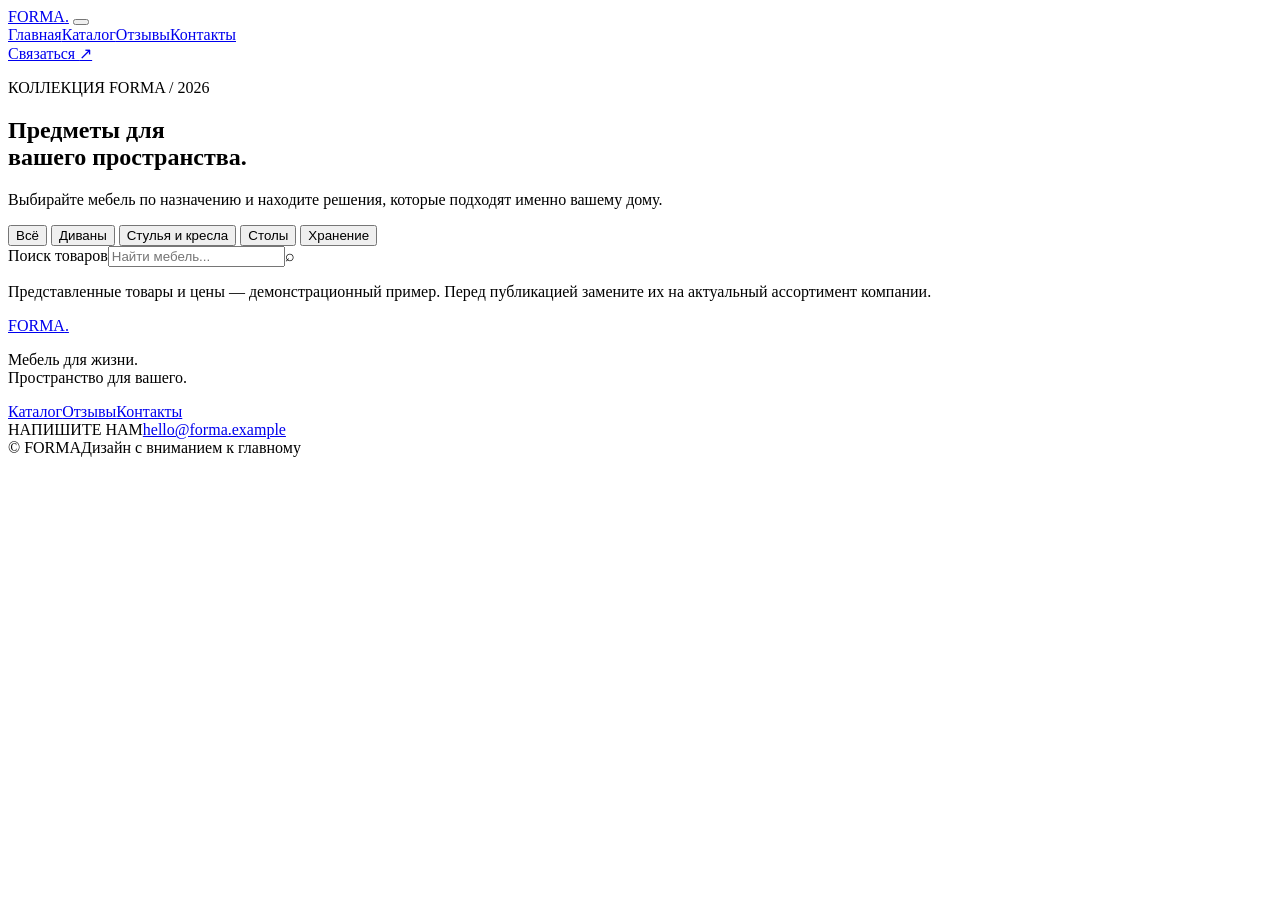
==== catalog.html @ 347db9b2 "Pages + README" ====
<!DOCTYPE html>
<html lang="ru">
<head>
  <meta charset="UTF-8">
  <meta name="viewport" content="width=device-width, initial-scale=1.0">
  <meta name="description" content="Каталог мебели FORMA: диваны, кресла, столы и системы хранения.">
  <title>Каталог — FORMA</title>
  <link rel="preconnect" href="https://fonts.googleapis.com">
  <link rel="preconnect" href="https://fonts.gstatic.com" crossorigin>
  <link href="https://fonts.googleapis.com/css2?family=Manrope:wght@400;500;600;700;800&display=swap" rel="stylesheet">
  <link rel="stylesheet" href="css/style.css">
  <script src="js/script.js" defer></script>
</head>
<body>
  <header class="site-header">
    <div class="container header-inner">
      <a class="logo" href="index.html" aria-label="FORMA — главная">FORMA<span>.</span></a>
      <button class="menu-toggle" type="button" aria-label="Открыть меню" aria-expanded="false"><span></span><span></span></button>
      <nav class="main-nav" aria-label="Главная навигация">
        <a href="index.html">Главная</a><a href="catalog.html" aria-current="page">Каталог</a><a href="reviews.html">Отзывы</a><a href="contacts.html">Контакты</a>
      </nav>
      <a class="header-link" href="contacts.html">Связаться <span aria-hidden="true">↗</span></a>
    </div>
  </header>

  <main>
    <section class="page-hero">
      <div class="container">
        <p class="eyebrow">КОЛЛЕКЦИЯ FORMA / 2026</p>
        <h1 class="page-title">Предметы для<br><span>вашего пространства.</span></h1>
        <p class="page-lead">Выбирайте мебель по назначению и находите решения, которые подходят именно вашему дому.</p>
      </div>
    </section>

    <section class="catalog-section section-space">
      <div class="container">
        <div class="catalog-toolbar">
          <div class="filter-list" role="group" aria-label="Фильтр по категориям">
            <button class="filter-button is-active" type="button" data-filter="all">Всё</button>
            <button class="filter-button" type="button" data-filter="sofas">Диваны</button>
            <button class="filter-button" type="button" data-filter="chairs">Стулья и кресла</button>
            <button class="filter-button" type="button" data-filter="tables">Столы</button>
            <button class="filter-button" type="button" data-filter="storage">Хранение</button>
          </div>
          <label class="search-box"><span class="visually-hidden">Поиск товаров</span><input id="product-search" type="search" placeholder="Найти мебель..."><span aria-hidden="true">⌕</span></label>
        </div>

        <div class="product-grid" id="product-grid" aria-live="polite"></div>
        <p class="empty-state" id="empty-state" hidden>По вашему запросу ничего не найдено. Попробуйте изменить поиск.</p>
        <p class="catalog-note">Представленные товары и цены — демонстрационный пример. Перед публикацией замените их на актуальный ассортимент компании.</p>
      </div>
    </section>
  </main>

  <footer class="site-footer">
    <div class="container footer-main">
      <a class="logo logo-light" href="index.html">FORMA<span>.</span></a>
      <p>Мебель для жизни.<br>Пространство для вашего.</p>
      <div class="footer-nav"><a href="catalog.html">Каталог</a><a href="reviews.html">Отзывы</a><a href="contacts.html">Контакты</a></div>
      <div class="footer-contact"><span>НАПИШИТЕ НАМ</span><a href="mailto:hello@forma.example">hello@forma.example</a></div>
    </div>
    <div class="container footer-bottom"><span>© <span data-year></span> FORMA</span><span>Дизайн с вниманием к главному</span></div>
  </footer>
</body>
</html>
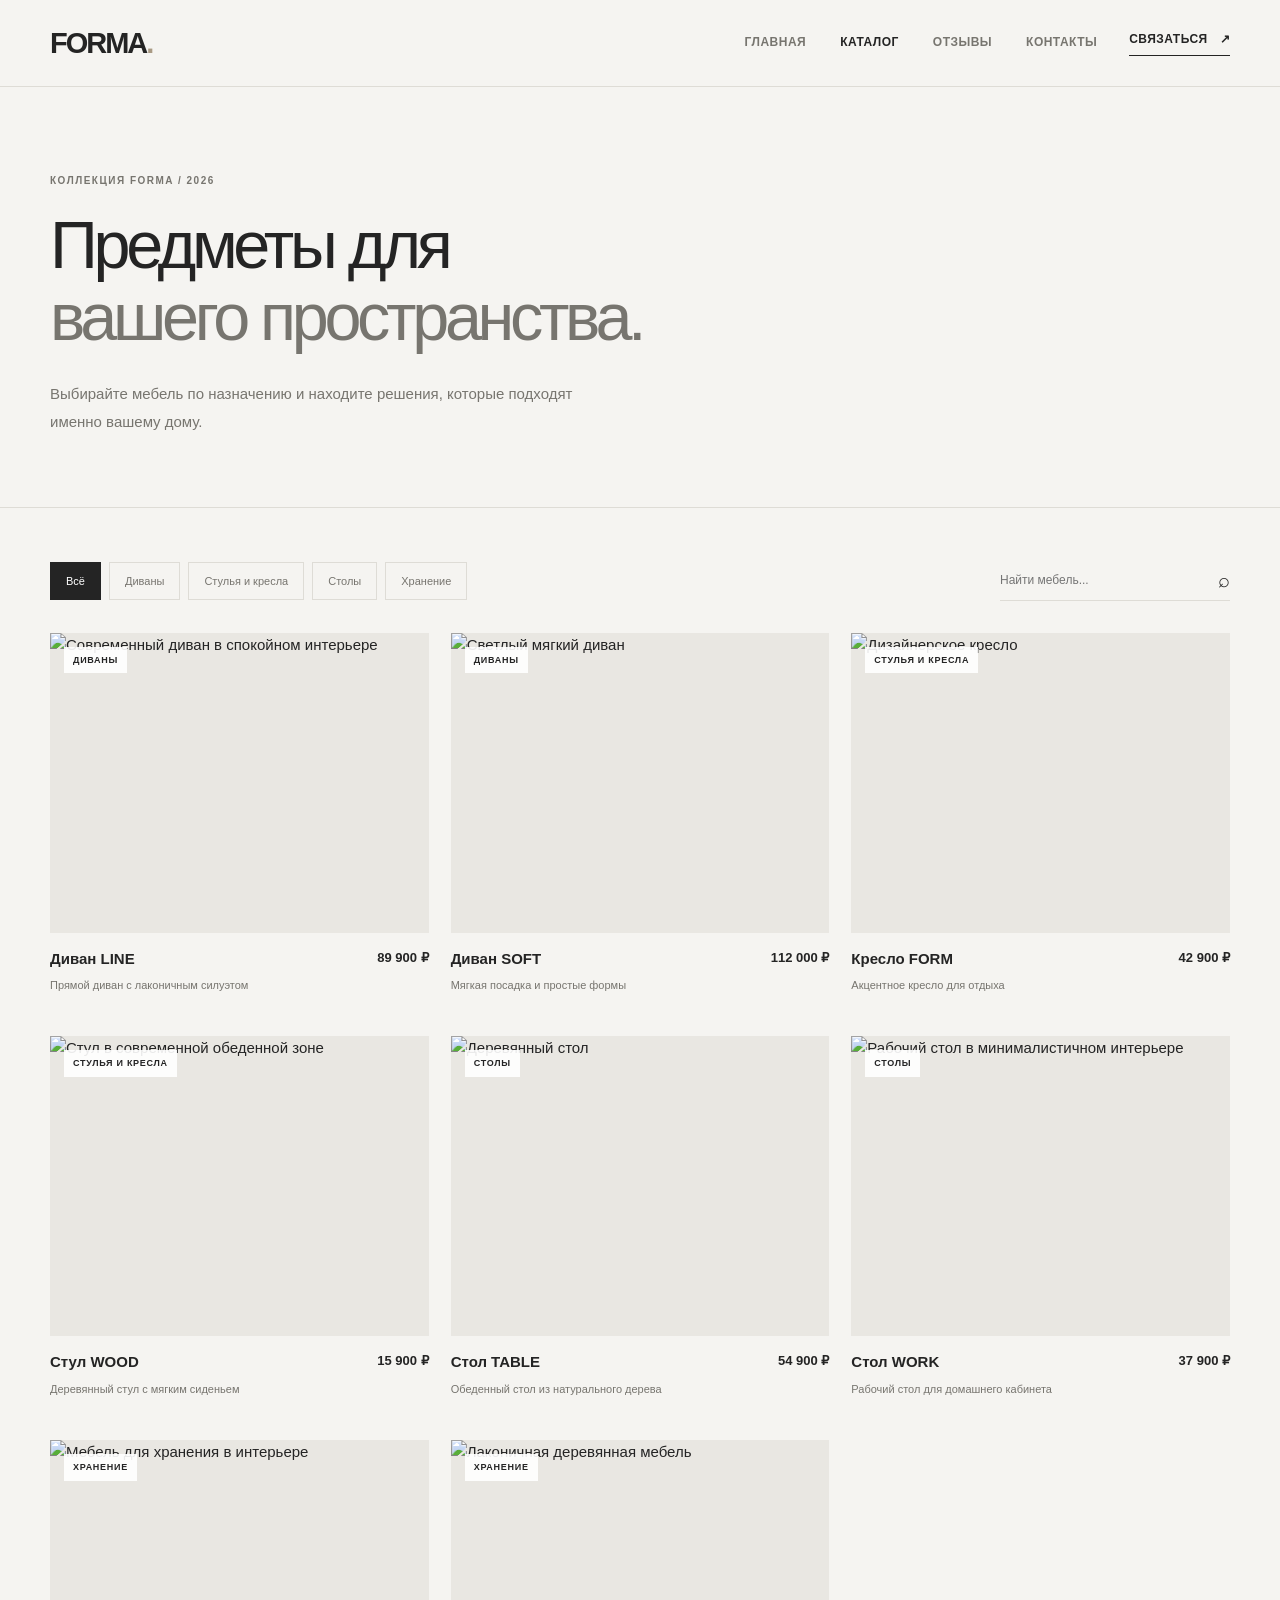
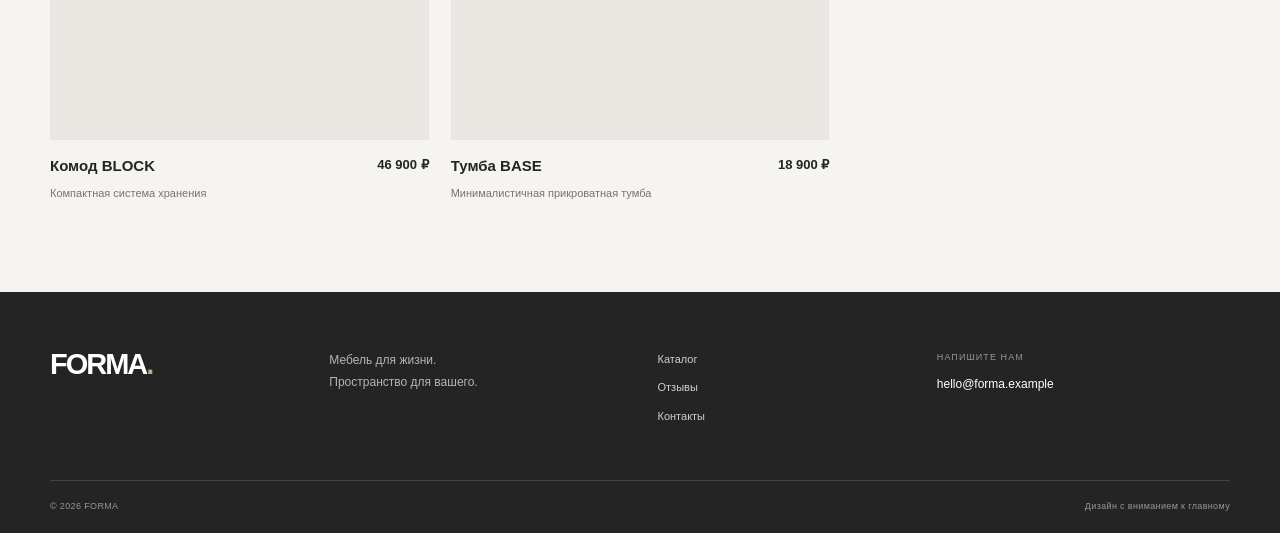
==== commit 34e29e4f: "Update catalog.html" ====
--- a/catalog.html
+++ b/catalog.html
@@ -47,7 +47,6 @@
 
         <div class="product-grid" id="product-grid" aria-live="polite"></div>
         <p class="empty-state" id="empty-state" hidden>По вашему запросу ничего не найдено. Попробуйте изменить поиск.</p>
-        <p class="catalog-note">Представленные товары и цены — демонстрационный пример. Перед публикацией замените их на актуальный ассортимент компании.</p>
       </div>
     </section>
   </main>
--- a/css/style.css
+++ b/css/style.css
@@ -0,0 +1,325 @@
+/* FORMA — единые стили для всех страниц */
+
+:root {
+  --color-bg: #f5f4f1;
+  --color-paper: #ffffff;
+  --color-text: #242424;
+  --color-muted: #77756f;
+  --color-line: #dedcd6;
+  --color-dark: #242424;
+  --color-accent: #a99a84;
+  --container: 1180px;
+}
+
+* { box-sizing: border-box; }
+
+html { scroll-behavior: smooth; }
+
+body {
+  margin: 0;
+  background: var(--color-bg);
+  color: var(--color-text);
+  font-family: "Manrope", Arial, sans-serif;
+  font-size: 15px;
+  line-height: 1.65;
+}
+
+img { display: block; max-width: 100%; }
+
+a { color: inherit; text-decoration: none; }
+
+button, input, textarea { font: inherit; }
+
+button, a { -webkit-tap-highlight-color: transparent; }
+
+.container {
+  width: min(var(--container), calc(100% - 64px));
+  margin-inline: auto;
+}
+
+.site-header {
+  position: relative;
+  z-index: 10;
+  background: var(--color-bg);
+  border-bottom: 1px solid var(--color-line);
+}
+
+.header-inner {
+  min-height: 86px;
+  display: flex;
+  align-items: center;
+  justify-content: space-between;
+  gap: 32px;
+}
+
+.logo {
+  font-size: 29px;
+  line-height: 1;
+  font-weight: 800;
+  letter-spacing: -2px;
+}
+
+.logo span { color: var(--color-accent); }
+
+.main-nav {
+  display: flex;
+  align-items: center;
+  gap: 34px;
+  margin-left: auto;
+}
+
+.main-nav a, .header-link {
+  font-size: 12px;
+  font-weight: 700;
+  letter-spacing: .04em;
+  text-transform: uppercase;
+}
+
+.main-nav a {
+  color: var(--color-muted);
+  transition: color .2s ease;
+}
+
+.main-nav a:hover, .main-nav a[aria-current="page"] { color: var(--color-text); }
+
+.header-link { border-bottom: 1px solid var(--color-text); padding-bottom: 5px; }
+.header-link span { margin-left: 8px; }
+
+.menu-toggle { display: none; }
+
+.hero { padding: 66px 0 82px; }
+
+.hero-grid {
+  display: grid;
+  grid-template-columns: .88fr 1.12fr;
+  align-items: center;
+  gap: 64px;
+}
+
+.eyebrow {
+  margin: 0 0 20px;
+  color: var(--color-muted);
+  font-size: 10px;
+  font-weight: 800;
+  letter-spacing: .15em;
+  line-height: 1.5;
+}
+
+.hero h1, .page-title {
+  margin: 0;
+  font-size: clamp(42px, 5.2vw, 70px);
+  line-height: 1.08;
+  font-weight: 500;
+  letter-spacing: -.065em;
+}
+
+.hero h1 span, .page-title span, .section-heading span { color: var(--color-muted); }
+
+.lead, .page-lead {
+  max-width: 470px;
+  margin: 26px 0 0;
+  color: var(--color-muted);
+  font-size: 15px;
+  line-height: 1.9;
+}
+
+.hero-actions { display: flex; align-items: center; gap: 28px; margin-top: 34px; }
+
+.button {
+  display: inline-flex;
+  min-height: 52px;
+  align-items: center;
+  justify-content: center;
+  gap: 24px;
+  padding: 0 22px;
+  border: 1px solid transparent;
+  font-size: 11px;
+  font-weight: 800;
+  letter-spacing: .08em;
+  text-transform: uppercase;
+  cursor: pointer;
+  transition: background .2s ease, color .2s ease;
+}
+
+.button-dark { background: var(--color-dark); color: #fff; }
+.button-dark:hover { background: #4a4946; }
+.button-light { background: #fff; color: var(--color-dark); }
+.button-light:hover { background: #e8e6e1; }
+
+.text-link {
+  display: inline-flex;
+  align-items: center;
+  gap: 12px;
+  padding-bottom: 4px;
+  border-bottom: 1px solid var(--color-line);
+  font-size: 12px;
+  font-weight: 700;
+}
+
+.hero-note {
+  display: flex;
+  align-items: center;
+  gap: 12px;
+  margin-top: 66px;
+  color: var(--color-muted);
+  font-size: 11px;
+}
+
+.note-line { width: 35px; height: 1px; background: var(--color-accent); }
+
+.hero-image-wrap { min-width: 0; }
+.hero-image { width: 100%; height: 560px; object-fit: cover; }
+.image-caption { display: flex; justify-content: space-between; padding-top: 12px; color: var(--color-muted); font-size: 10px; letter-spacing: .08em; text-transform: uppercase; }
+
+.section-space { padding: 90px 0; }
+
+.intro-section { background: var(--color-paper); }
+.intro-grid { display: grid; grid-template-columns: .55fr 1.45fr; gap: 50px; }
+.section-heading { margin: 0; font-size: clamp(34px, 4vw, 54px); line-height: 1.15; font-weight: 500; letter-spacing: -.055em; }
+.intro-bottom { display: flex; justify-content: space-between; align-items: end; gap: 45px; margin-top: 35px; }
+.intro-bottom p { max-width: 510px; margin: 0; color: var(--color-muted); line-height: 1.9; }
+.intro-bottom .text-link { flex: 0 0 auto; }
+
+.section-topline { display: flex; justify-content: space-between; align-items: end; gap: 30px; margin-bottom: 34px; }
+.section-topline .eyebrow { margin-bottom: 14px; }
+
+.category-grid { display: grid; grid-template-columns: repeat(3, 1fr); gap: 22px; }
+.category-card { display: block; min-width: 0; }
+.category-card img { width: 100%; height: 310px; object-fit: cover; transition: opacity .25s ease; }
+.category-card:hover img { opacity: .88; }
+.category-card > div { display: grid; grid-template-columns: 35px 1fr auto; align-items: center; gap: 10px; padding-top: 16px; }
+.category-card > div > span:first-child { color: var(--color-muted); font-size: 10px; }
+.category-card h3 { margin: 0; font-size: 16px; font-weight: 600; }
+.category-arrow { font-size: 18px; }
+
+.statement-section { padding: 88px 0; background: #292927; color: #fff; }
+.statement-inner { text-align: center; }
+.statement-inner .eyebrow { color: #aaa8a2; }
+.statement-inner h2 { margin: 0 auto 32px; font-size: clamp(34px, 4.4vw, 58px); line-height: 1.2; font-weight: 500; letter-spacing: -.05em; }
+.statement-inner h2 span { color: #aaa8a2; }
+
+.values-section { background: var(--color-paper); }
+.values-grid { display: grid; grid-template-columns: repeat(3, 1fr); gap: 40px; margin-top: 40px; }
+.value-item { border-top: 1px solid var(--color-line); padding-top: 18px; }
+.value-item > span { color: var(--color-muted); font-size: 11px; }
+.value-item h3 { margin: 25px 0 10px; font-size: 17px; font-weight: 600; }
+.value-item p { max-width: 290px; margin: 0; color: var(--color-muted); font-size: 13px; line-height: 1.8; }
+
+.page-hero { padding: 86px 0 70px; border-bottom: 1px solid var(--color-line); }
+.page-hero .eyebrow { margin-bottom: 22px; }
+.page-lead { max-width: 560px; }
+
+.catalog-section { padding-top: 54px; }
+.catalog-toolbar { display: flex; justify-content: space-between; align-items: center; gap: 24px; margin-bottom: 32px; }
+.filter-list { display: flex; flex-wrap: wrap; gap: 8px; }
+.filter-button { padding: 9px 15px; border: 1px solid var(--color-line); background: transparent; color: var(--color-muted); font-size: 11px; cursor: pointer; }
+.filter-button:hover, .filter-button.is-active { background: var(--color-dark); border-color: var(--color-dark); color: #fff; }
+.search-box { display: flex; align-items: center; gap: 10px; width: 230px; border-bottom: 1px solid var(--color-line); }
+.search-box input { width: 100%; padding: 9px 0; border: 0; outline: 0; background: transparent; font-size: 12px; }
+.search-box span { font-size: 20px; }
+.product-grid { display: grid; grid-template-columns: repeat(3, 1fr); gap: 42px 22px; }
+.product-card { min-width: 0; }
+.product-image-wrap { position: relative; overflow: hidden; background: #e9e7e2; }
+.product-image { width: 100%; height: 300px; object-fit: cover; transition: transform .35s ease; }
+.product-card:hover .product-image { transform: scale(1.035); }
+.product-category { position: absolute; top: 14px; left: 14px; padding: 6px 9px; background: rgba(255,255,255,.9); color: var(--color-text); font-size: 9px; font-weight: 700; letter-spacing: .08em; text-transform: uppercase; }
+.product-info { display: flex; justify-content: space-between; align-items: start; gap: 12px; padding-top: 14px; }
+.product-info h3 { margin: 0; font-size: 15px; font-weight: 600; }
+.product-info p { margin: 5px 0 0; color: var(--color-muted); font-size: 11px; }
+.product-price { white-space: nowrap; font-size: 13px; font-weight: 700; }
+.empty-state { padding: 45px 0; color: var(--color-muted); text-align: center; }
+.catalog-note { margin: 36px 0 0; color: var(--color-muted); font-size: 11px; line-height: 1.7; }
+
+.reviews-section { padding-top: 58px; }
+.reviews-grid { display: grid; grid-template-columns: repeat(3, 1fr); gap: 20px; }
+.review-card { display: flex; flex-direction: column; min-height: 330px; padding: 26px; background: var(--color-paper); }
+.review-top { display: flex; justify-content: space-between; align-items: center; gap: 10px; }
+.review-stars { color: #8d806d; letter-spacing: .12em; font-size: 13px; }
+.review-date { color: var(--color-muted); font-size: 8px; letter-spacing: .08em; }
+.review-card blockquote { flex: 1; margin: 34px 0; font-size: 16px; line-height: 1.8; }
+.review-author { display: flex; align-items: center; gap: 12px; border-top: 1px solid var(--color-line); padding-top: 17px; }
+.author-mark { display: grid; width: 36px; height: 36px; place-items: center; background: #e9e6df; border-radius: 50%; font-weight: 700; }
+.review-author div { display: grid; gap: 2px; }
+.review-author strong { font-size: 12px; }
+.review-author div span { color: var(--color-muted); font-size: 10px; }
+
+.contacts-section { background: var(--color-paper); }
+.contacts-grid { display: grid; grid-template-columns: .8fr 1.2fr; gap: 100px; }
+.contact-details { display: grid; align-content: start; gap: 34px; }
+.contact-item { border-bottom: 1px solid var(--color-line); padding-bottom: 20px; }
+.contact-item .eyebrow { margin-bottom: 8px; }
+.contact-item a, .contact-item p { margin: 0; font-size: 17px; font-weight: 600; }
+.contact-form-wrap h2 { margin: 0 0 25px; font-size: 30px; font-weight: 500; letter-spacing: -.04em; }
+.contact-form { display: grid; gap: 18px; }
+.contact-form label { display: grid; gap: 8px; font-size: 11px; font-weight: 700; }
+.contact-form input, .contact-form textarea { width: 100%; padding: 13px 0; border: 0; border-bottom: 1px solid var(--color-line); border-radius: 0; outline: 0; background: transparent; font-size: 13px; resize: vertical; }
+.contact-form input:focus, .contact-form textarea:focus { border-color: var(--color-text); }
+.contact-form .button { justify-self: start; }
+.form-note, .form-status { margin: 0; color: var(--color-muted); font-size: 10px; line-height: 1.7; }
+.form-status { color: var(--color-text); }
+
+.site-footer { padding: 58px 0 20px; background: #242424; color: #fff; }
+.footer-main { display: grid; grid-template-columns: 1fr 1.2fr 1fr 1.2fr; gap: 35px; padding-bottom: 55px; }
+.logo-light { align-self: start; }
+.logo-light span { color: #b7a991; }
+.footer-main > p { margin: 0; color: #b7b5b0; font-size: 12px; line-height: 1.8; }
+.footer-nav { display: grid; gap: 10px; justify-items: start; }
+.footer-nav a { color: #d0cfca; font-size: 11px; }
+.footer-contact { display: grid; align-content: start; gap: 10px; }
+.footer-contact span { color: #999791; font-size: 9px; letter-spacing: .12em; }
+.footer-contact a { font-size: 12px; }
+.footer-bottom { display: flex; justify-content: space-between; gap: 20px; border-top: 1px solid #454545; padding-top: 18px; color: #999791; font-size: 9px; letter-spacing: .04em; }
+
+.visually-hidden { position: absolute; width: 1px; height: 1px; padding: 0; margin: -1px; overflow: hidden; clip: rect(0,0,0,0); white-space: nowrap; border: 0; }
+
+@media (max-width: 900px) {
+  .hero-grid { gap: 35px; }
+  .hero-image { height: 460px; }
+  .main-nav { gap: 18px; }
+  .contacts-grid { gap: 50px; }
+  .product-image { height: 250px; }
+}
+
+@media (max-width: 700px) {
+  .container { width: min(100% - 36px, var(--container)); }
+  .header-inner { min-height: 72px; gap: 15px; }
+  .logo { font-size: 26px; }
+  .menu-toggle { display: grid; gap: 6px; width: 38px; height: 38px; place-content: center; margin-left: auto; border: 0; background: transparent; cursor: pointer; }
+  .menu-toggle span { display: block; width: 22px; height: 1px; background: var(--color-text); }
+  .main-nav { display: none; position: absolute; top: 71px; left: 0; right: 0; padding: 20px 18px 24px; background: var(--color-bg); border-bottom: 1px solid var(--color-line); }
+  .main-nav.is-open { display: grid; gap: 18px; }
+  .header-link { display: none; }
+  .hero { padding: 45px 0 58px; }
+  .hero-grid { grid-template-columns: 1fr; gap: 35px; }
+  .hero h1, .page-title { font-size: clamp(40px, 12vw, 58px); }
+  .hero-image { height: 360px; }
+  .hero-note { margin-top: 38px; }
+  .section-space { padding: 62px 0; }
+  .intro-grid { grid-template-columns: 1fr; gap: 18px; }
+  .intro-bottom { display: grid; gap: 22px; margin-top: 24px; }
+  .section-topline { align-items: start; flex-direction: column; }
+  .category-grid, .values-grid, .reviews-grid { grid-template-columns: 1fr; }
+  .category-card img { height: 280px; }
+  .values-grid { gap: 28px; }
+  .statement-section { padding: 65px 0; }
+  .page-hero { padding: 60px 0 50px; }
+  .catalog-toolbar { align-items: stretch; flex-direction: column; }
+  .filter-list { gap: 6px; }
+  .filter-button { padding: 8px 10px; }
+  .search-box { width: 100%; }
+  .product-grid { grid-template-columns: repeat(2, minmax(0, 1fr)); gap: 28px 12px; }
+  .product-image { height: 210px; }
+  .product-info { display: grid; gap: 5px; }
+  .reviews-grid { gap: 14px; }
+  .review-card { min-height: 280px; }
+  .contacts-grid { grid-template-columns: 1fr; gap: 55px; }
+  .footer-main { grid-template-columns: 1fr 1fr; gap: 30px 20px; }
+}
+
+@media (max-width: 420px) {
+  .product-grid { grid-template-columns: 1fr; }
+  .product-image { height: 280px; }
+  .hero-actions { align-items: start; flex-direction: column; gap: 20px; }
+  .footer-main { grid-template-columns: 1fr; }
+  .footer-bottom { flex-direction: column; gap: 8px; }
+}
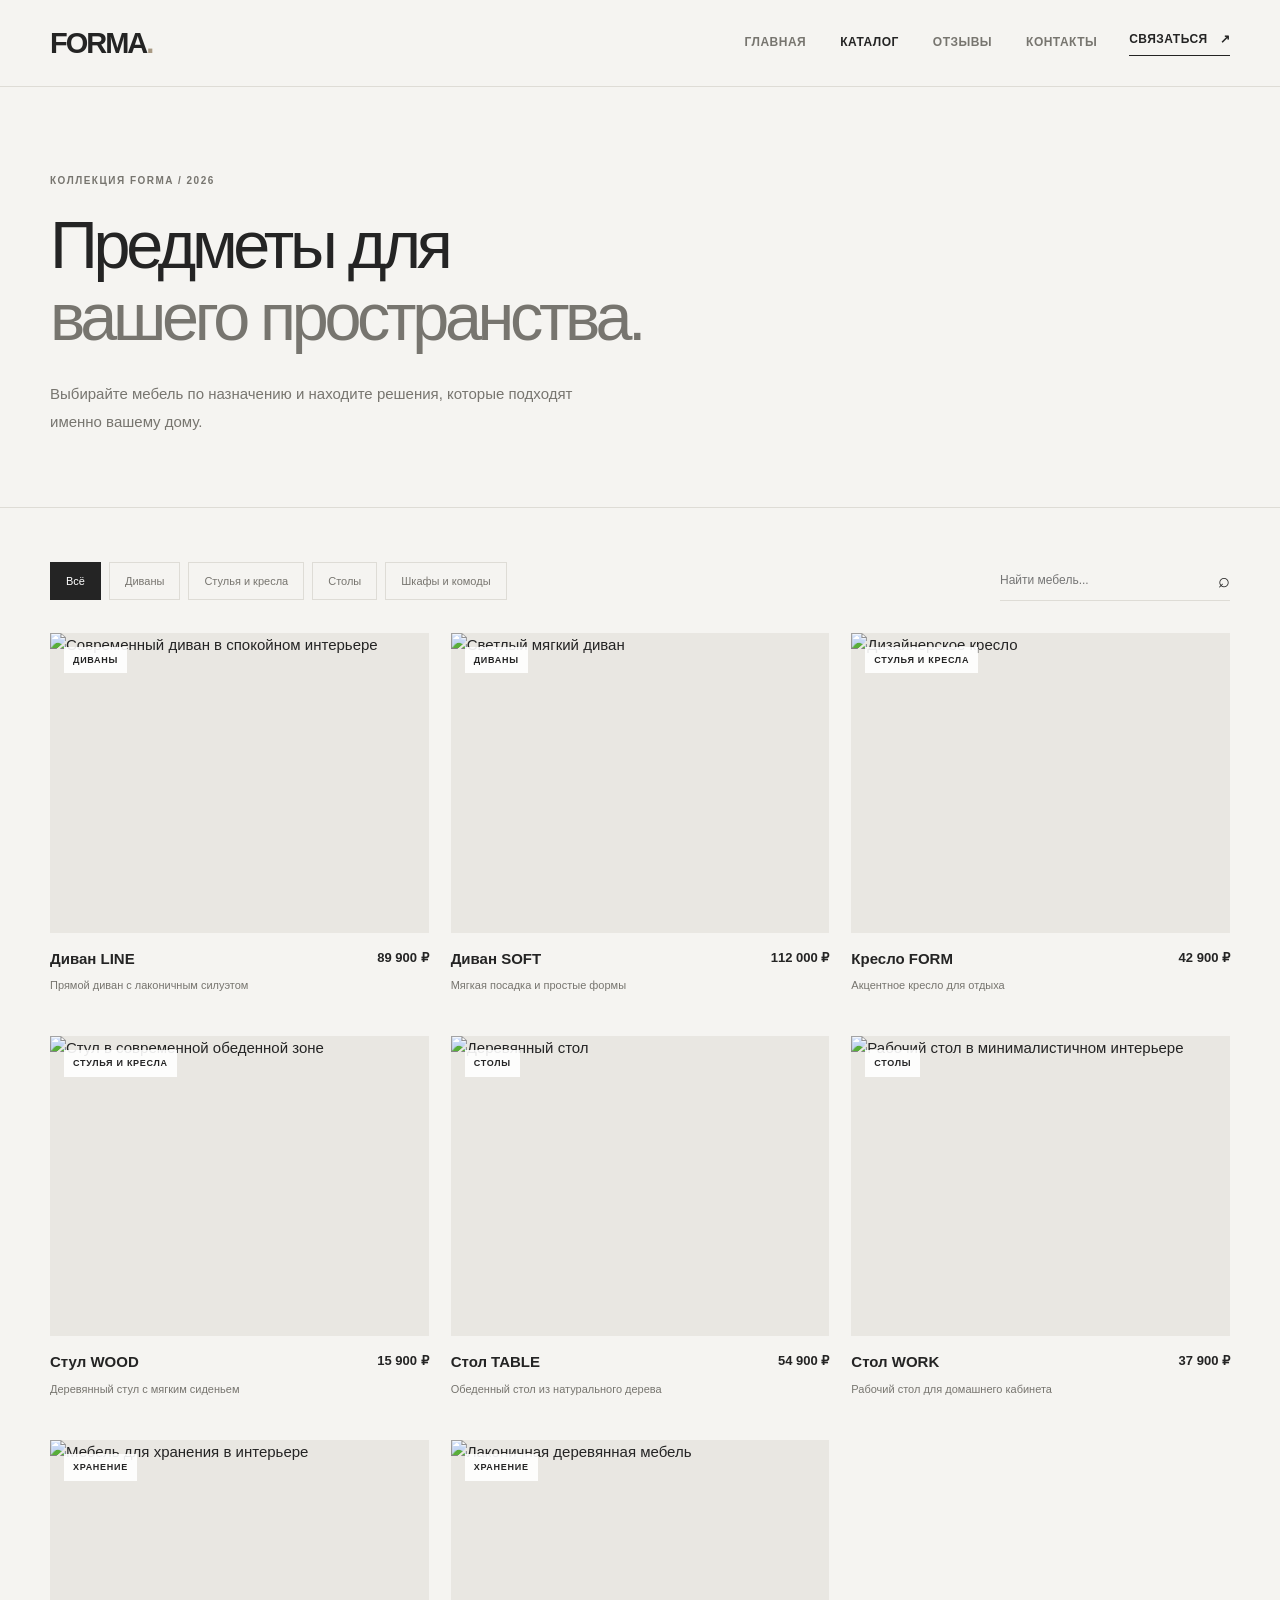
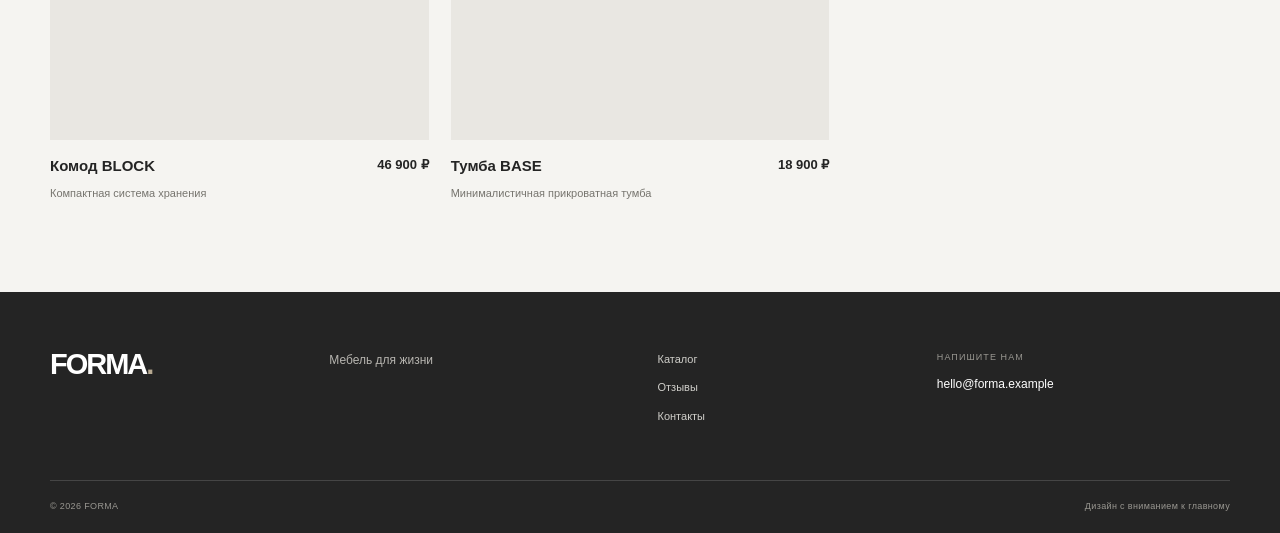
==== commit ad546721: "Update catalog.html" ====
--- a/catalog.html
+++ b/catalog.html
@@ -40,13 +40,13 @@
             <button class="filter-button" type="button" data-filter="sofas">Диваны</button>
             <button class="filter-button" type="button" data-filter="chairs">Стулья и кресла</button>
             <button class="filter-button" type="button" data-filter="tables">Столы</button>
-            <button class="filter-button" type="button" data-filter="storage">Хранение</button>
+            <button class="filter-button" type="button" data-filter="storage">Шкафы и комоды</button>
           </div>
           <label class="search-box"><span class="visually-hidden">Поиск товаров</span><input id="product-search" type="search" placeholder="Найти мебель..."><span aria-hidden="true">⌕</span></label>
         </div>
 
         <div class="product-grid" id="product-grid" aria-live="polite"></div>
-        <p class="empty-state" id="empty-state" hidden>По вашему запросу ничего не найдено. Попробуйте изменить поиск.</p>
+        <p class="empty-state" id="empty-state" hidden>По вашему запросу ничего не найдено. Попробуйте изменить запрос.</p>
       </div>
     </section>
   </main>
@@ -54,7 +54,7 @@
   <footer class="site-footer">
     <div class="container footer-main">
       <a class="logo logo-light" href="index.html">FORMA<span>.</span></a>
-      <p>Мебель для жизни.<br>Пространство для вашего.</p>
+      <p>Мебель для жизни</p>
       <div class="footer-nav"><a href="catalog.html">Каталог</a><a href="reviews.html">Отзывы</a><a href="contacts.html">Контакты</a></div>
       <div class="footer-contact"><span>НАПИШИТЕ НАМ</span><a href="mailto:hello@forma.example">hello@forma.example</a></div>
     </div>
